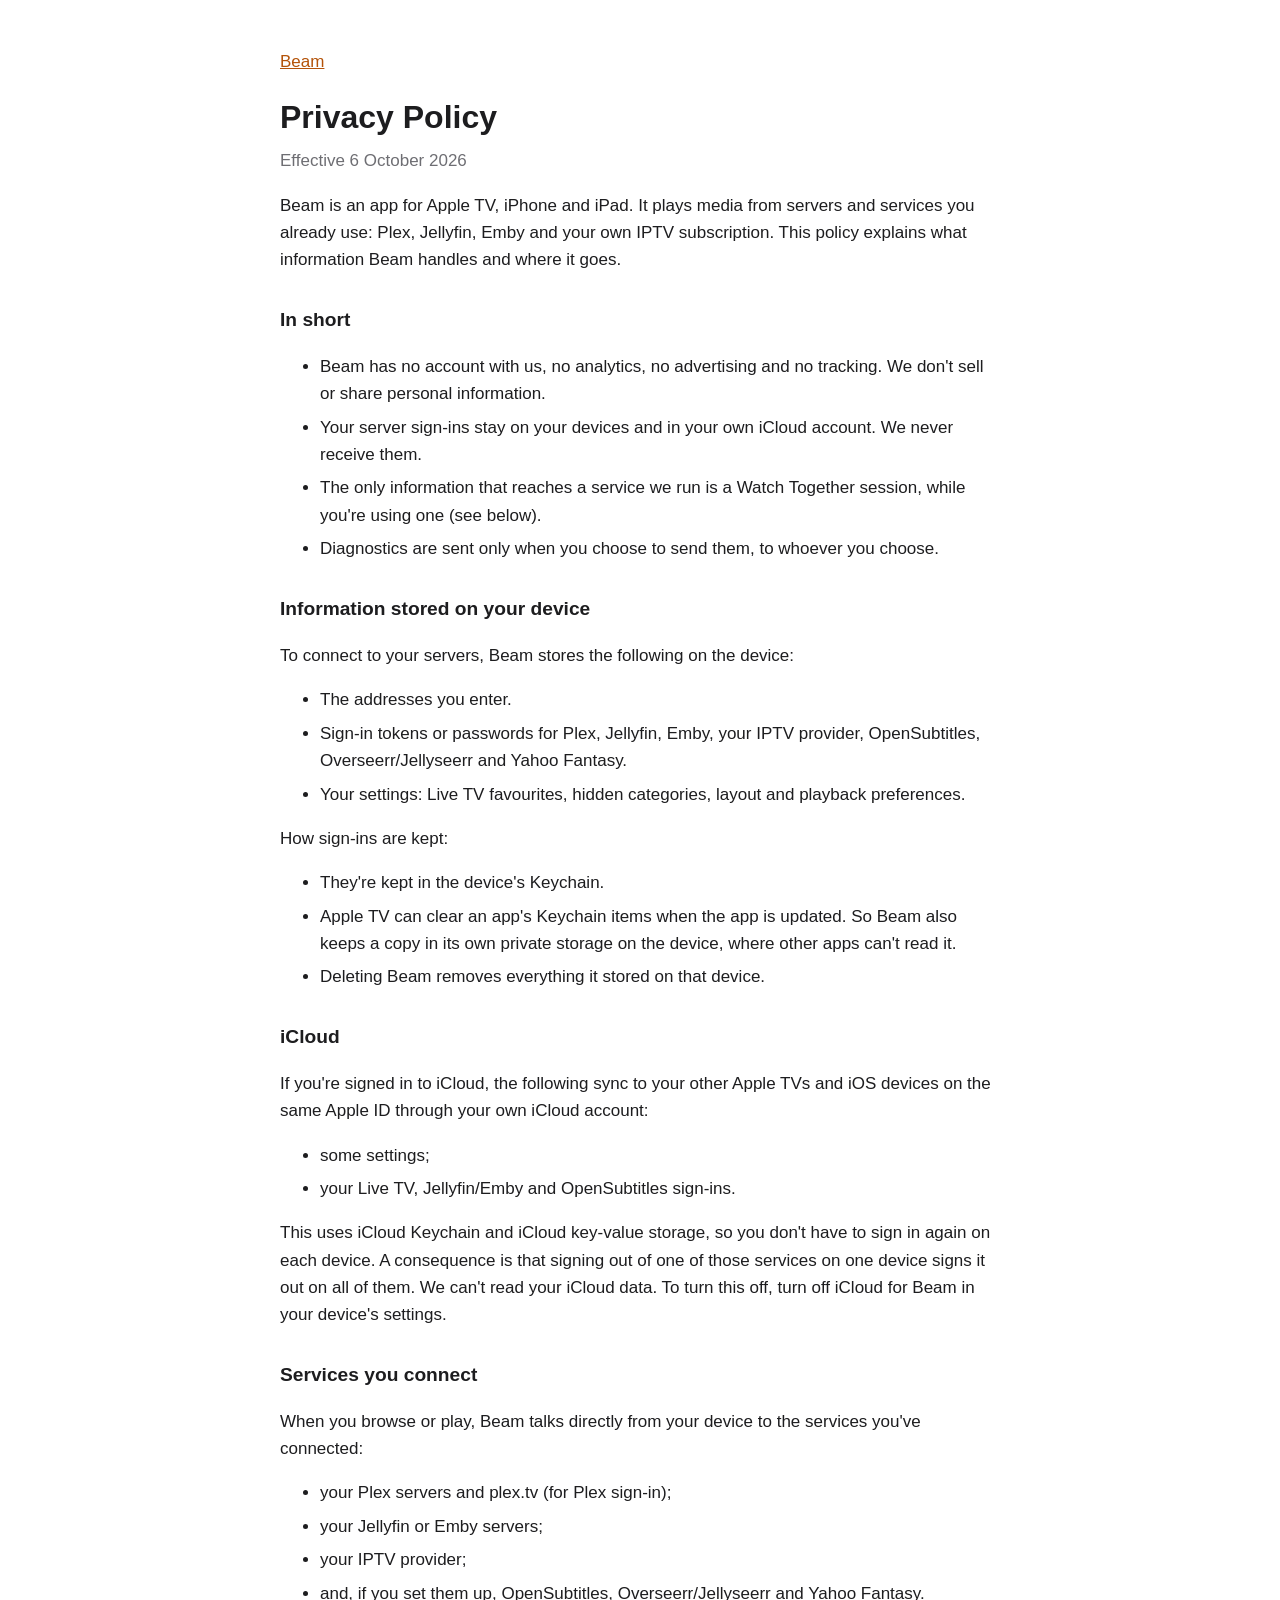
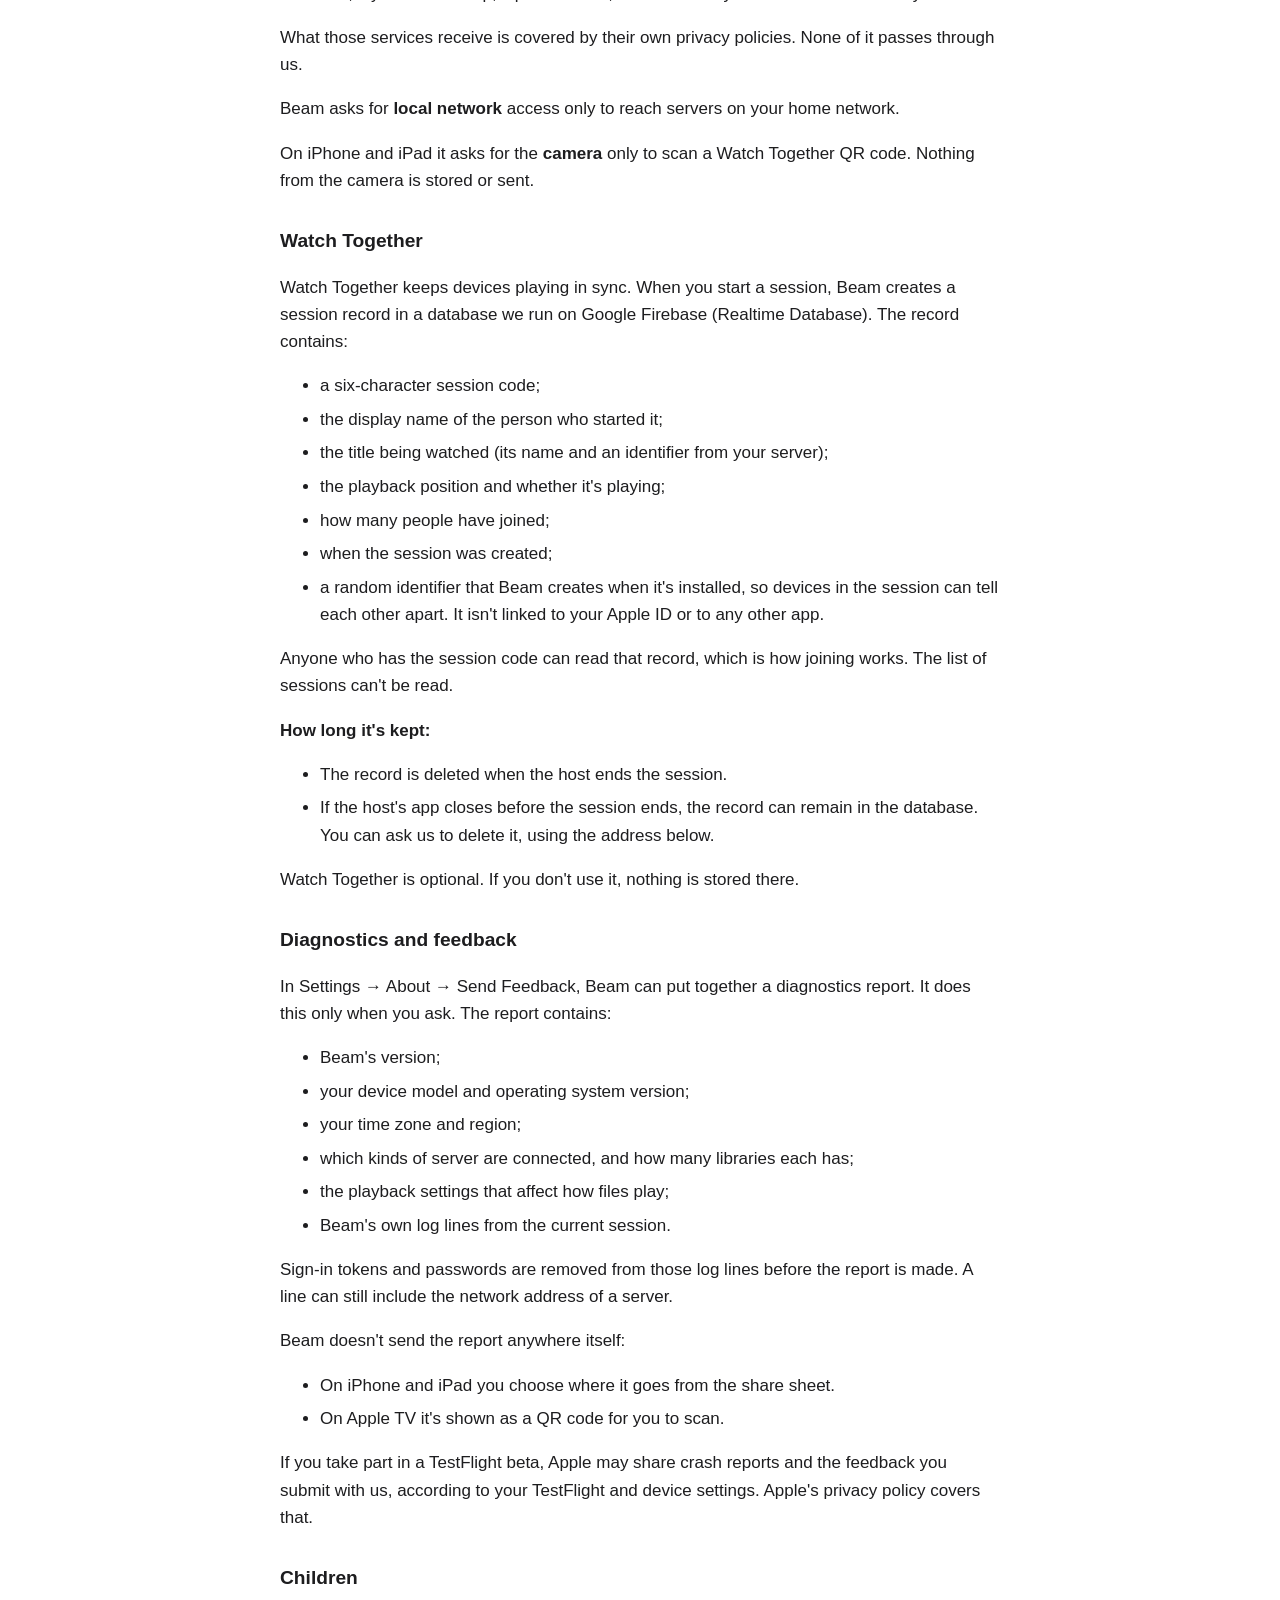
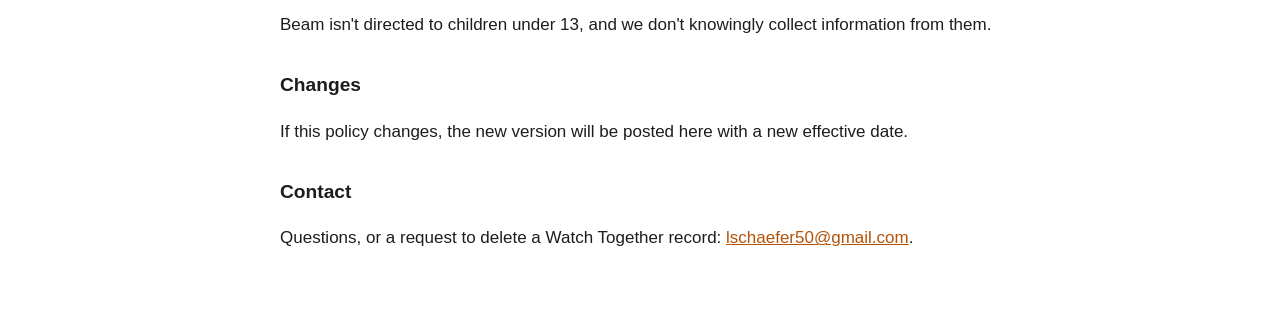
==== privacy.html @ 5aff5dbb "Beam support page and privacy policy Co-Authored-By: Claude Opus 5.5 <noreply@anthropic.com>" ====
<!doctype html>
<html lang="en">
<head>
<meta charset="utf-8">
<meta name="viewport" content="width=device-width, initial-scale=1">
<title>Beam Privacy Policy</title>
<link rel="stylesheet" href="style.css">
</head>
<body>
<main>
<p class="back"><a href="./">Beam</a></p>
<h1>Privacy Policy</h1>
<p class="meta">Effective 6 October 2026</p>

<p>Beam is an app for Apple TV, iPhone and iPad. It plays media from servers and services you already use: Plex, Jellyfin, Emby and your own IPTV subscription. This policy explains what information Beam handles and where it goes.</p>

<h2>In short</h2>
<ul>
<li>Beam has no account with us, no analytics, no advertising and no tracking. We don't sell or share personal information.</li>
<li>Your server sign-ins stay on your devices and in your own iCloud account. We never receive them.</li>
<li>The only information that reaches a service we run is a Watch Together session, while you're using one (see below).</li>
<li>Diagnostics are sent only when you choose to send them, to whoever you choose.</li>
</ul>

<h2>Information stored on your device</h2>
<p>To connect to your servers, Beam stores the following on the device:</p>
<ul>
<li>The addresses you enter.</li>
<li>Sign-in tokens or passwords for Plex, Jellyfin, Emby, your IPTV provider, OpenSubtitles, Overseerr/Jellyseerr and Yahoo Fantasy.</li>
<li>Your settings: Live TV favourites, hidden categories, layout and playback preferences.</li>
</ul>
<p>How sign-ins are kept:</p>
<ul>
<li>They're kept in the device's Keychain.</li>
<li>Apple TV can clear an app's Keychain items when the app is updated. So Beam also keeps a copy in its own private storage on the device, where other apps can't read it.</li>
<li>Deleting Beam removes everything it stored on that device.</li>
</ul>

<h2>iCloud</h2>
<p>If you're signed in to iCloud, the following sync to your other Apple TVs and iOS devices on the same Apple ID through your own iCloud account:</p>
<ul>
<li>some settings;</li>
<li>your Live TV, Jellyfin/Emby and OpenSubtitles sign-ins.</li>
</ul>
<p>This uses iCloud Keychain and iCloud key-value storage, so you don't have to sign in again on each device. A consequence is that signing out of one of those services on one device signs it out on all of them. We can't read your iCloud data. To turn this off, turn off iCloud for Beam in your device's settings.</p>

<h2>Services you connect</h2>
<p>When you browse or play, Beam talks directly from your device to the services you've connected:</p>
<ul>
<li>your Plex servers and plex.tv (for Plex sign-in);</li>
<li>your Jellyfin or Emby servers;</li>
<li>your IPTV provider;</li>
<li>and, if you set them up, OpenSubtitles, Overseerr/Jellyseerr and Yahoo Fantasy.</li>
</ul>
<p>What those services receive is covered by their own privacy policies. None of it passes through us.</p>
<p>Beam asks for <strong>local network</strong> access only to reach servers on your home network.</p>
<p>On iPhone and iPad it asks for the <strong>camera</strong> only to scan a Watch Together QR code. Nothing from the camera is stored or sent.</p>

<h2>Watch Together</h2>
<p>Watch Together keeps devices playing in sync. When you start a session, Beam creates a session record in a database we run on Google Firebase (Realtime Database). The record contains:</p>
<ul>
<li>a six-character session code;</li>
<li>the display name of the person who started it;</li>
<li>the title being watched (its name and an identifier from your server);</li>
<li>the playback position and whether it's playing;</li>
<li>how many people have joined;</li>
<li>when the session was created;</li>
<li>a random identifier that Beam creates when it's installed, so devices in the session can tell each other apart. It isn't linked to your Apple ID or to any other app.</li>
</ul>
<p>Anyone who has the session code can read that record, which is how joining works. The list of sessions can't be read.</p>
<p><strong>How long it's kept:</strong></p>
<ul>
<li>The record is deleted when the host ends the session.</li>
<li>If the host's app closes before the session ends, the record can remain in the database. You can ask us to delete it, using the address below.</li>
</ul>
<p>Watch Together is optional. If you don't use it, nothing is stored there.</p>

<h2>Diagnostics and feedback</h2>
<p>In Settings → About → Send Feedback, Beam can put together a diagnostics report. It does this only when you ask. The report contains:</p>
<ul>
<li>Beam's version;</li>
<li>your device model and operating system version;</li>
<li>your time zone and region;</li>
<li>which kinds of server are connected, and how many libraries each has;</li>
<li>the playback settings that affect how files play;</li>
<li>Beam's own log lines from the current session.</li>
</ul>
<p>Sign-in tokens and passwords are removed from those log lines before the report is made. A line can still include the network address of a server.</p>
<p>Beam doesn't send the report anywhere itself:</p>
<ul>
<li>On iPhone and iPad you choose where it goes from the share sheet.</li>
<li>On Apple TV it's shown as a QR code for you to scan.</li>
</ul>
<p>If you take part in a TestFlight beta, Apple may share crash reports and the feedback you submit with us, according to your TestFlight and device settings. Apple's privacy policy covers that.</p>

<h2>Children</h2>
<p>Beam isn't directed to children under 13, and we don't knowingly collect information from them.</p>

<h2>Changes</h2>
<p>If this policy changes, the new version will be posted here with a new effective date.</p>

<h2>Contact</h2>
<p>Questions, or a request to delete a Watch Together record: <a href="mailto:lschaefer50@gmail.com">lschaefer50@gmail.com</a>.</p>
</main>
</body>
</html>
---- style.css ----
:root {
  --bg: #ffffff;
  --text: #1d1d1f;
  --muted: #6e6e73;
  --link: #b45309;
}
@media (prefers-color-scheme: dark) {
  :root { --bg: #111114; --text: #f2f2f4; --muted: #a1a1aa; --link: #f59e0b; }
}
body {
  margin: 0;
  background: var(--bg);
  color: var(--text);
  font: 17px/1.6 -apple-system, BlinkMacSystemFont, "Helvetica Neue", Arial, sans-serif;
}
main { max-width: 720px; margin: 0 auto; padding: 48px 16px 64px; }
h1 { font-size: 2rem; margin: 0 0 4px; }
h2 { font-size: 1.2rem; margin-top: 2rem; }
.meta, .back { color: var(--muted); margin-top: 0; }
a { color: var(--link); }
li { margin-bottom: 0.4rem; }
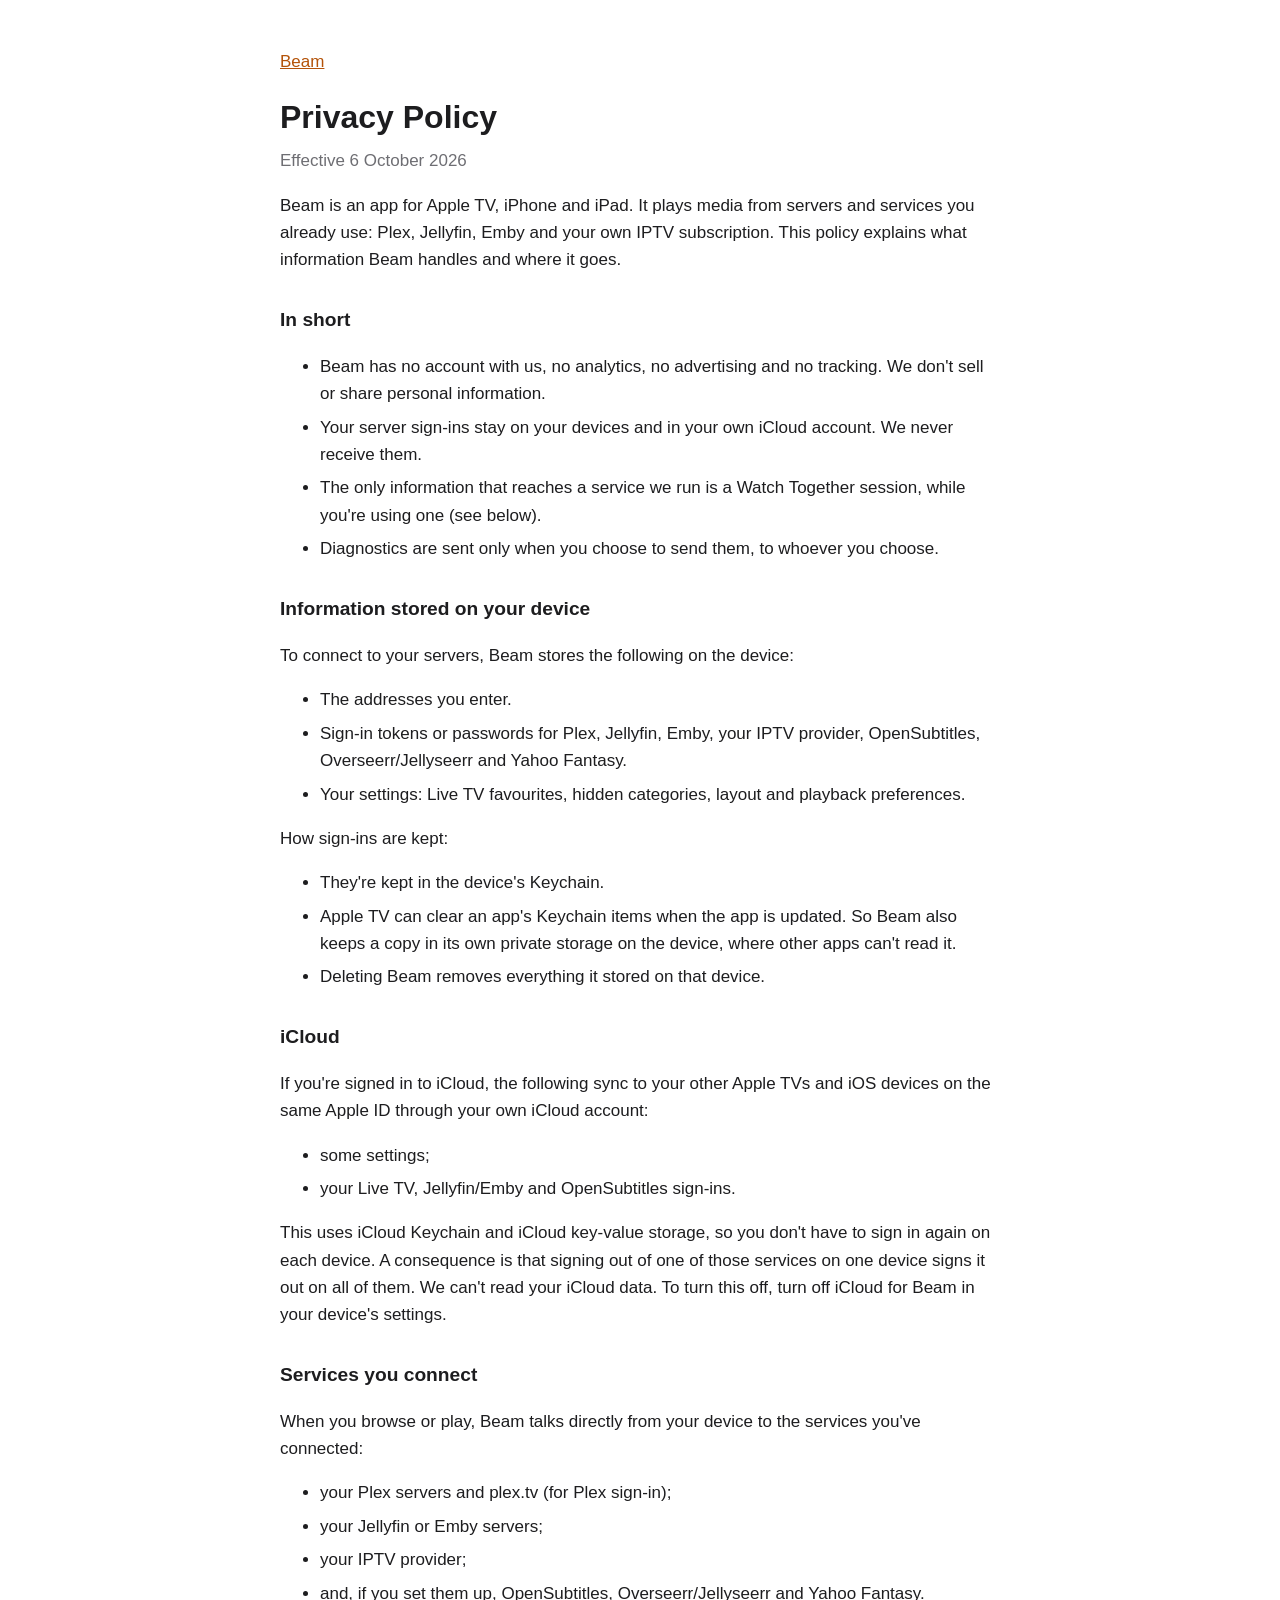
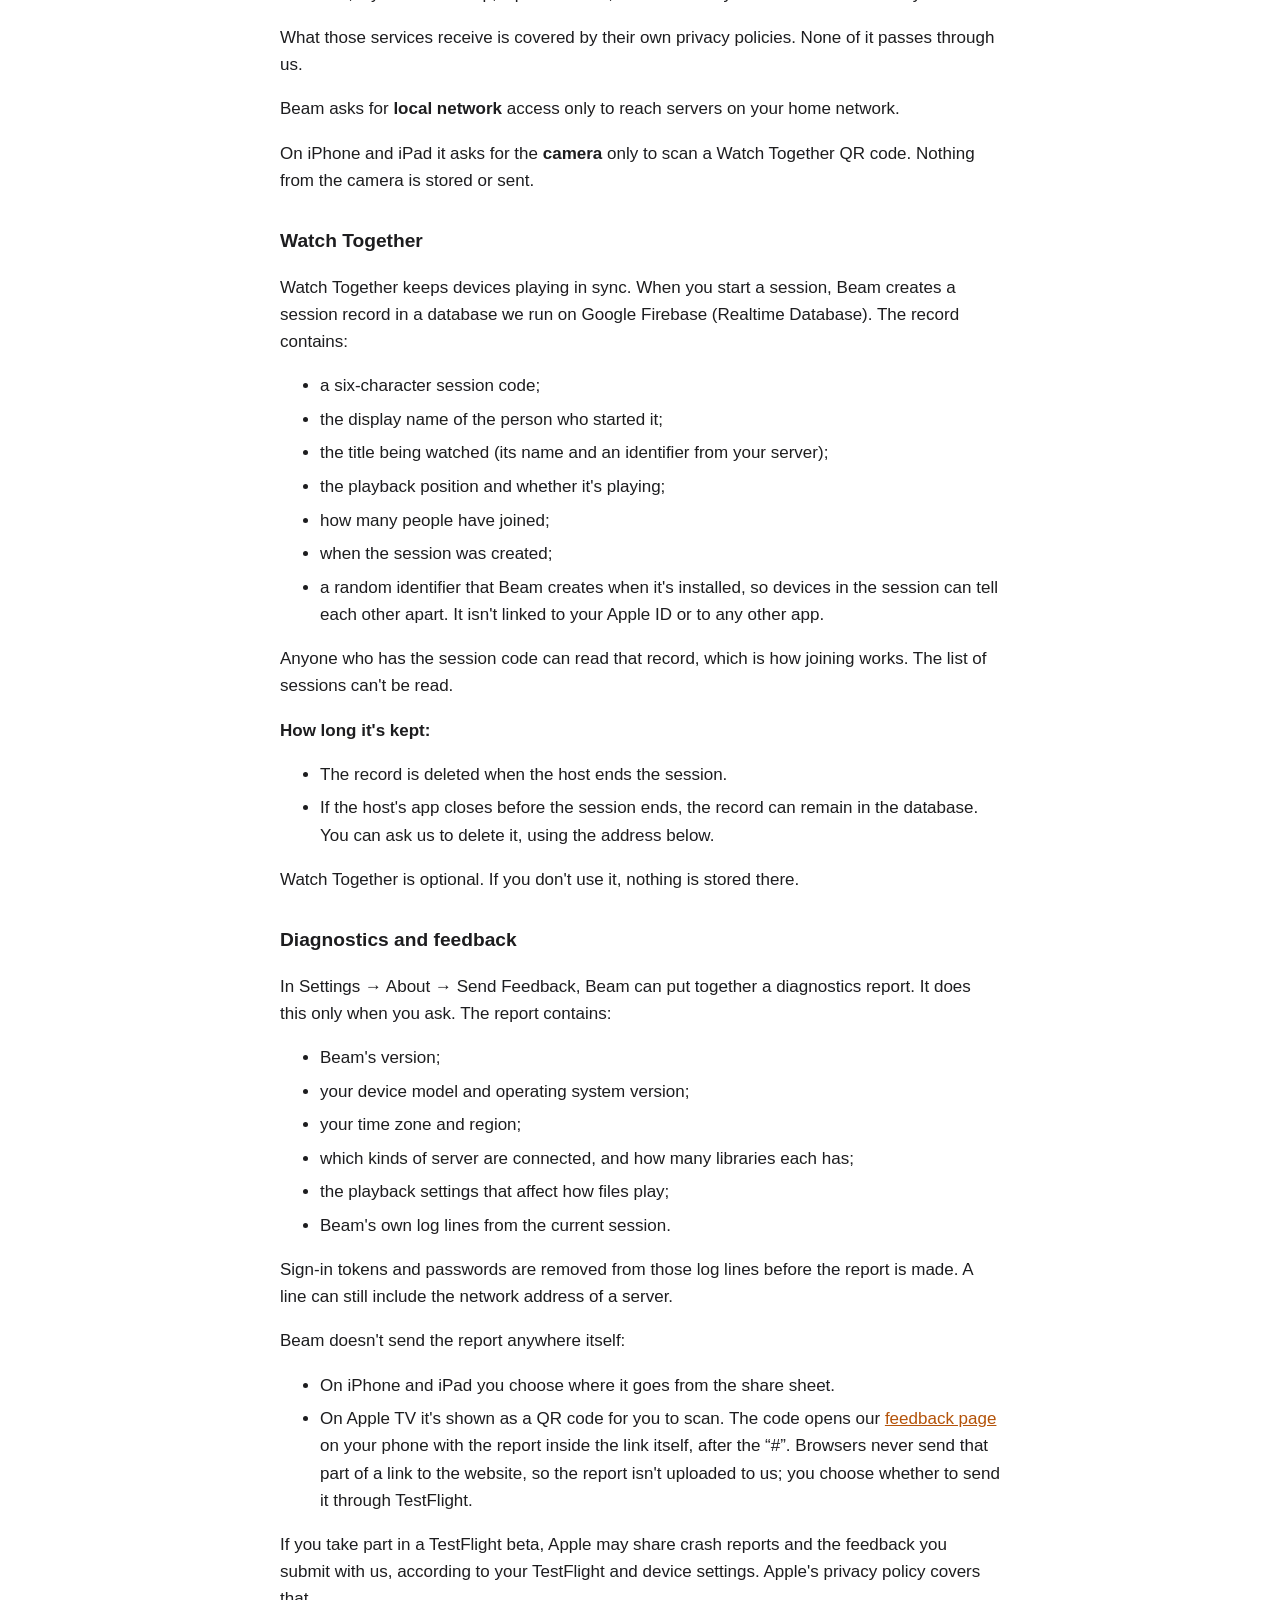
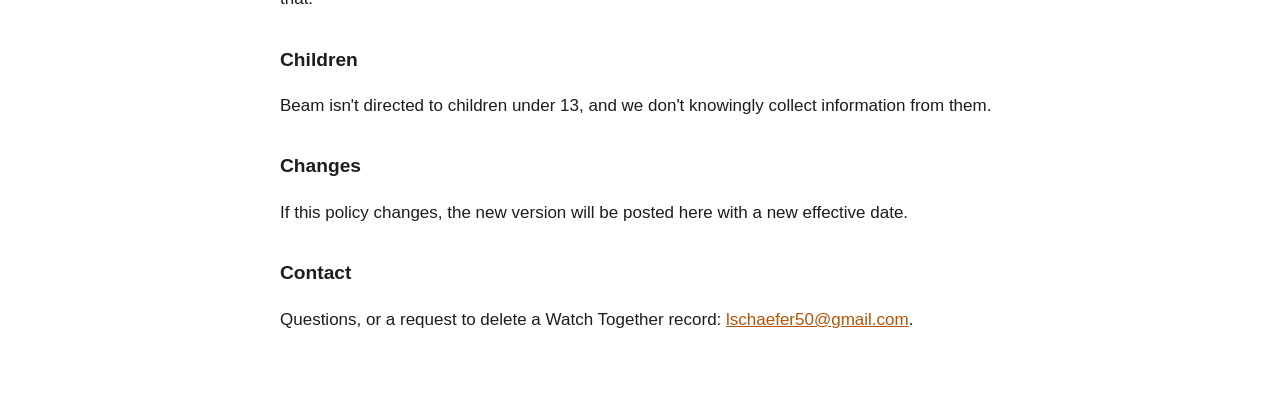
==== commit c87462f9: "Feedback page for Beam's Apple TV QR code The Send Feedback QR code now links here with the diagnost" ====
--- a/privacy.html
+++ b/privacy.html
@@ -89,7 +89,7 @@
 <p>Beam doesn't send the report anywhere itself:</p>
 <ul>
 <li>On iPhone and iPad you choose where it goes from the share sheet.</li>
-<li>On Apple TV it's shown as a QR code for you to scan.</li>
+<li>On Apple TV it's shown as a QR code for you to scan. The code opens our <a href="feedback.html">feedback page</a> on your phone with the report inside the link itself, after the “#”. Browsers never send that part of a link to the website, so the report isn't uploaded to us; you choose whether to send it through TestFlight.</li>
 </ul>
 <p>If you take part in a TestFlight beta, Apple may share crash reports and the feedback you submit with us, according to your TestFlight and device settings. Apple's privacy policy covers that.</p>
 
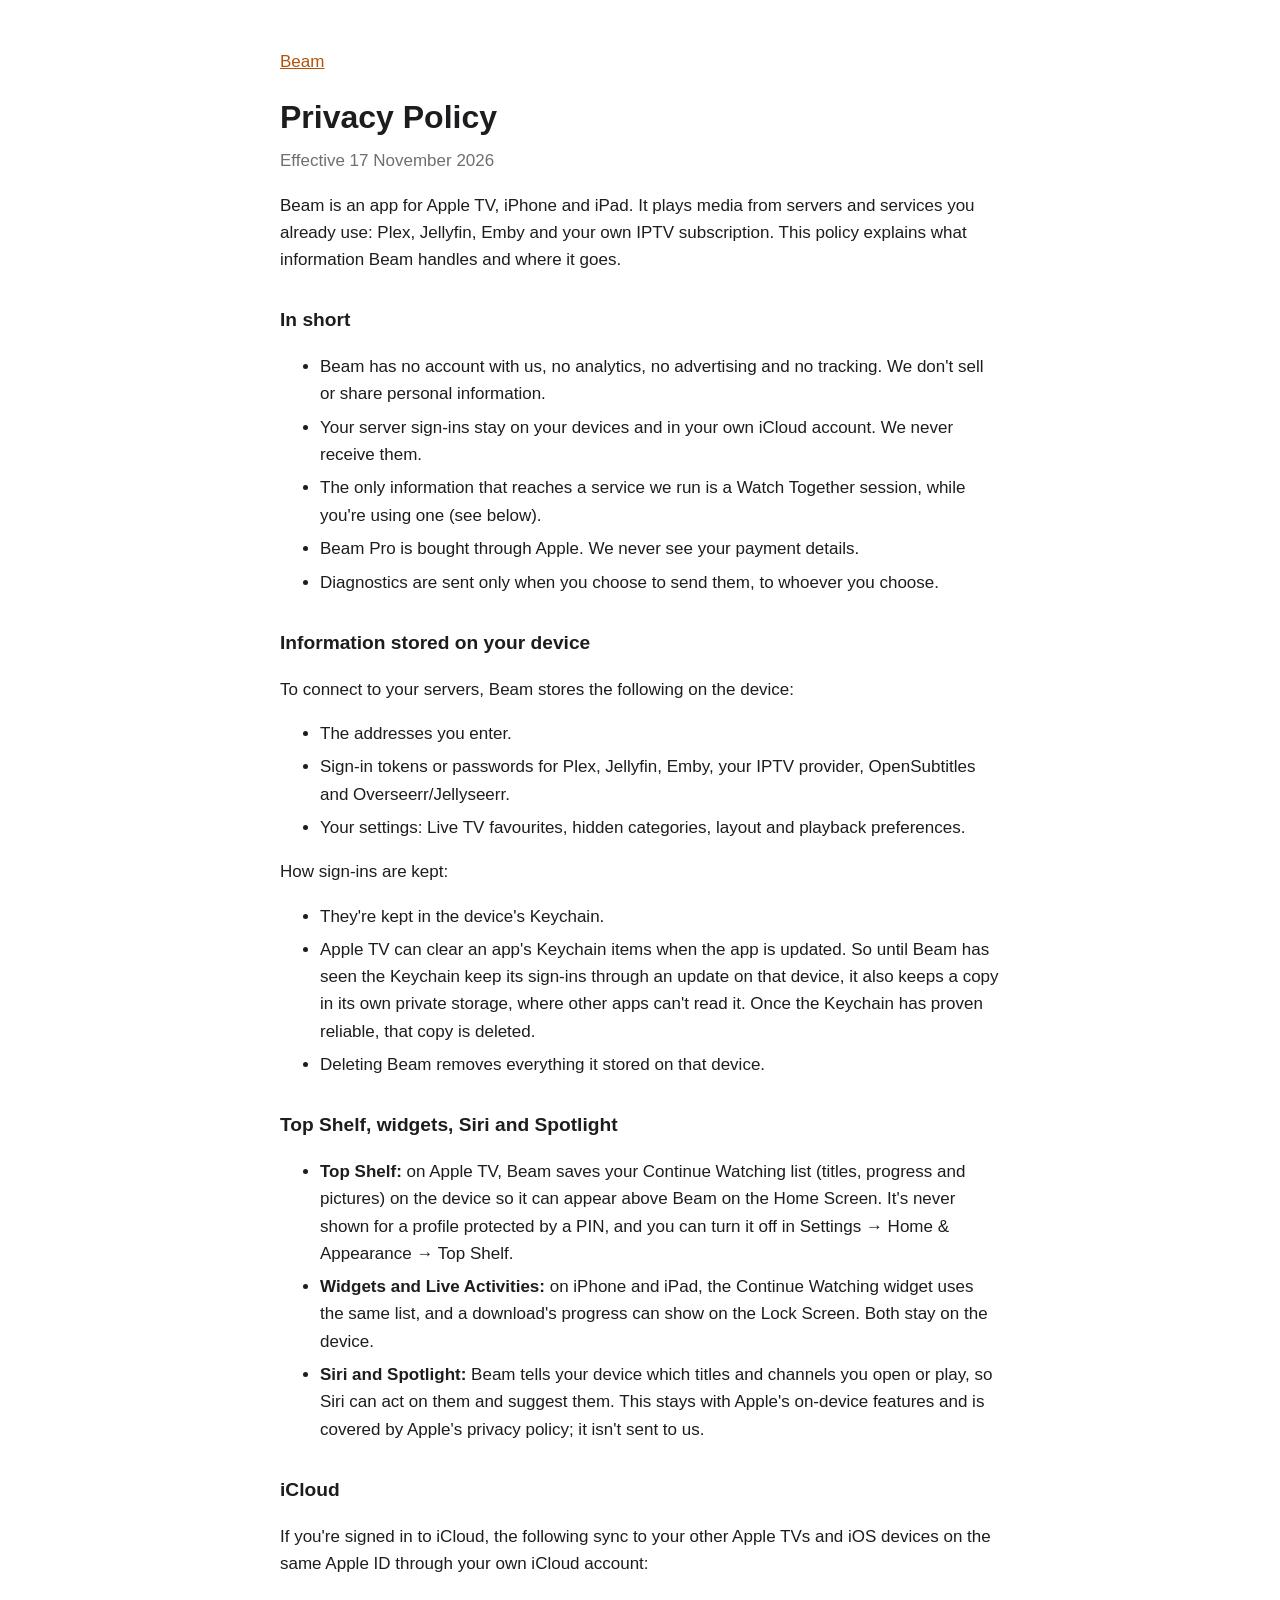
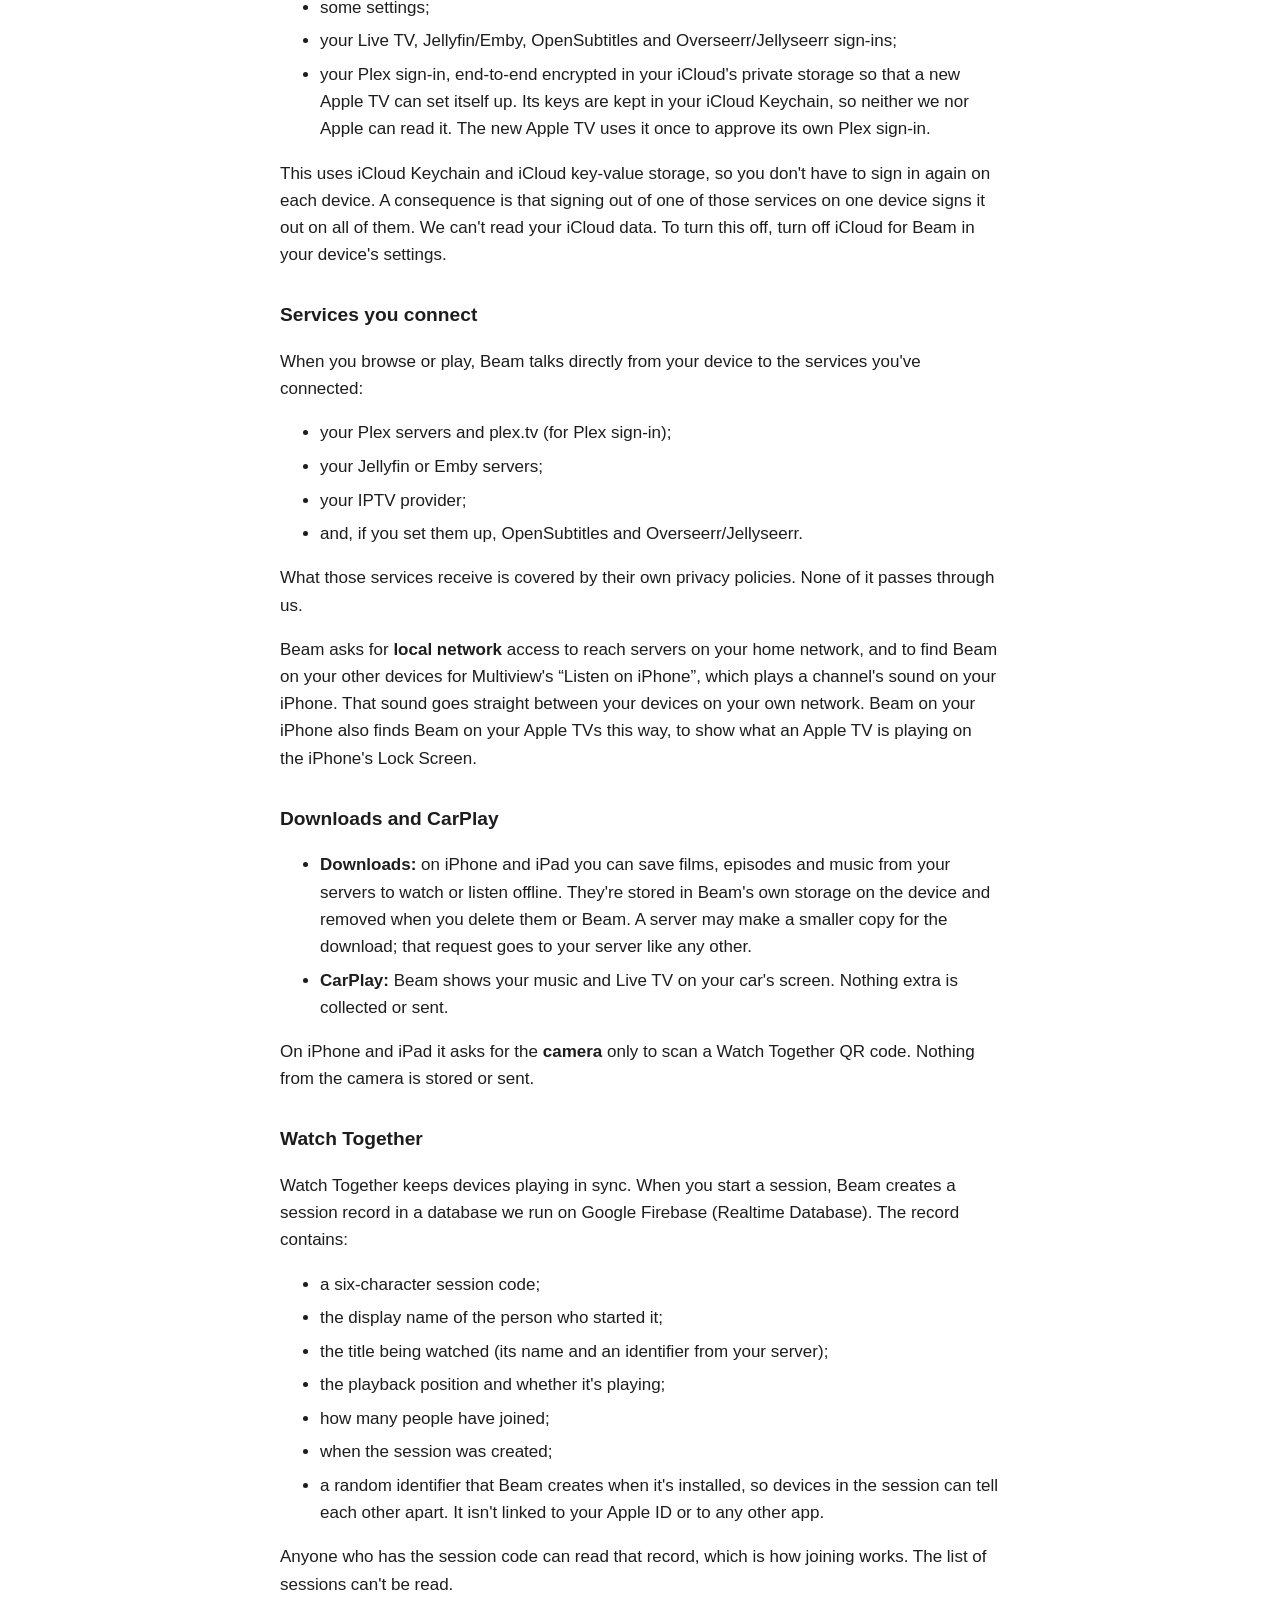
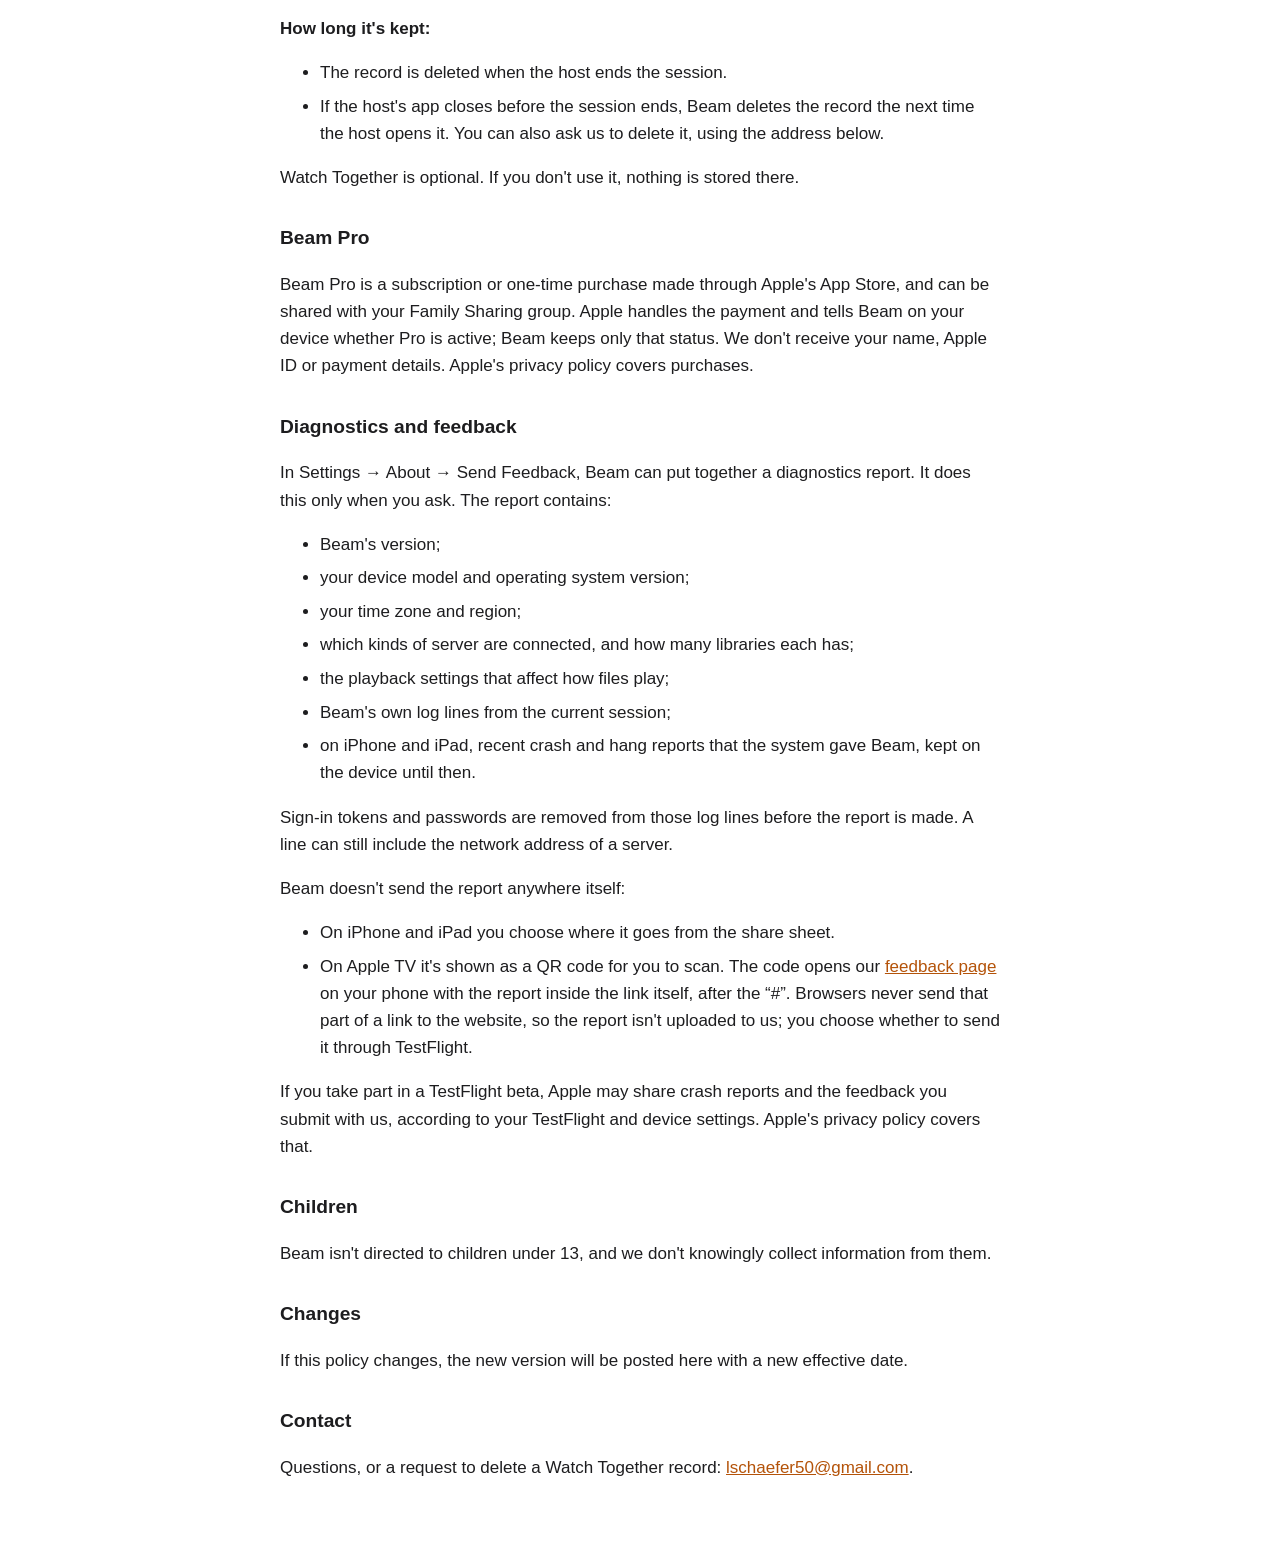
==== commit 4e23b7d0: "Site for 1.0: new home and support pages, privacy policy for Beam Pro and iPhone/iPad Co-Authored-By" ====
--- a/privacy.html
+++ b/privacy.html
@@ -10,7 +10,7 @@
 <main>
 <p class="back"><a href="./">Beam</a></p>
 <h1>Privacy Policy</h1>
-<p class="meta">Effective 6 October 2026</p>
+<p class="meta">Effective 17 November 2026</p>
 
 <p>Beam is an app for Apple TV, iPhone and iPad. It plays media from servers and services you already use: Plex, Jellyfin, Emby and your own IPTV subscription. This policy explains what information Beam handles and where it goes.</p>
 
@@ -19,6 +19,7 @@
 <li>Beam has no account with us, no analytics, no advertising and no tracking. We don't sell or share personal information.</li>
 <li>Your server sign-ins stay on your devices and in your own iCloud account. We never receive them.</li>
 <li>The only information that reaches a service we run is a Watch Together session, while you're using one (see below).</li>
+<li>Beam Pro is bought through Apple. We never see your payment details.</li>
 <li>Diagnostics are sent only when you choose to send them, to whoever you choose.</li>
 </ul>
 
@@ -26,21 +27,29 @@
 <p>To connect to your servers, Beam stores the following on the device:</p>
 <ul>
 <li>The addresses you enter.</li>
-<li>Sign-in tokens or passwords for Plex, Jellyfin, Emby, your IPTV provider, OpenSubtitles, Overseerr/Jellyseerr and Yahoo Fantasy.</li>
+<li>Sign-in tokens or passwords for Plex, Jellyfin, Emby, your IPTV provider, OpenSubtitles and Overseerr/Jellyseerr.</li>
 <li>Your settings: Live TV favourites, hidden categories, layout and playback preferences.</li>
 </ul>
 <p>How sign-ins are kept:</p>
 <ul>
 <li>They're kept in the device's Keychain.</li>
-<li>Apple TV can clear an app's Keychain items when the app is updated. So Beam also keeps a copy in its own private storage on the device, where other apps can't read it.</li>
+<li>Apple TV can clear an app's Keychain items when the app is updated. So until Beam has seen the Keychain keep its sign-ins through an update on that device, it also keeps a copy in its own private storage, where other apps can't read it. Once the Keychain has proven reliable, that copy is deleted.</li>
 <li>Deleting Beam removes everything it stored on that device.</li>
+</ul>
+
+<h2>Top Shelf, widgets, Siri and Spotlight</h2>
+<ul>
+<li><strong>Top Shelf:</strong> on Apple TV, Beam saves your Continue Watching list (titles, progress and pictures) on the device so it can appear above Beam on the Home Screen. It's never shown for a profile protected by a PIN, and you can turn it off in Settings → Home &amp; Appearance → Top Shelf.</li>
+<li><strong>Widgets and Live Activities:</strong> on iPhone and iPad, the Continue Watching widget uses the same list, and a download's progress can show on the Lock Screen. Both stay on the device.</li>
+<li><strong>Siri and Spotlight:</strong> Beam tells your device which titles and channels you open or play, so Siri can act on them and suggest them. This stays with Apple's on-device features and is covered by Apple's privacy policy; it isn't sent to us.</li>
 </ul>
 
 <h2>iCloud</h2>
 <p>If you're signed in to iCloud, the following sync to your other Apple TVs and iOS devices on the same Apple ID through your own iCloud account:</p>
 <ul>
 <li>some settings;</li>
-<li>your Live TV, Jellyfin/Emby and OpenSubtitles sign-ins.</li>
+<li>your Live TV, Jellyfin/Emby, OpenSubtitles and Overseerr/Jellyseerr sign-ins;</li>
+<li>your Plex sign-in, end-to-end encrypted in your iCloud's private storage so that a new Apple TV can set itself up. Its keys are kept in your iCloud Keychain, so neither we nor Apple can read it. The new Apple TV uses it once to approve its own Plex sign-in.</li>
 </ul>
 <p>This uses iCloud Keychain and iCloud key-value storage, so you don't have to sign in again on each device. A consequence is that signing out of one of those services on one device signs it out on all of them. We can't read your iCloud data. To turn this off, turn off iCloud for Beam in your device's settings.</p>
 
@@ -50,10 +59,16 @@
 <li>your Plex servers and plex.tv (for Plex sign-in);</li>
 <li>your Jellyfin or Emby servers;</li>
 <li>your IPTV provider;</li>
-<li>and, if you set them up, OpenSubtitles, Overseerr/Jellyseerr and Yahoo Fantasy.</li>
+<li>and, if you set them up, OpenSubtitles and Overseerr/Jellyseerr.</li>
 </ul>
 <p>What those services receive is covered by their own privacy policies. None of it passes through us.</p>
-<p>Beam asks for <strong>local network</strong> access only to reach servers on your home network.</p>
+<p>Beam asks for <strong>local network</strong> access to reach servers on your home network, and to find Beam on your other devices for Multiview's “Listen on iPhone”, which plays a channel's sound on your iPhone. That sound goes straight between your devices on your own network. Beam on your iPhone also finds Beam on your Apple TVs this way, to show what an Apple TV is playing on the iPhone's Lock Screen.</p>
+
+<h2>Downloads and CarPlay</h2>
+<ul>
+<li><strong>Downloads:</strong> on iPhone and iPad you can save films, episodes and music from your servers to watch or listen offline. They're stored in Beam's own storage on the device and removed when you delete them or Beam. A server may make a smaller copy for the download; that request goes to your server like any other.</li>
+<li><strong>CarPlay:</strong> Beam shows your music and Live TV on your car's screen. Nothing extra is collected or sent.</li>
+</ul>
 <p>On iPhone and iPad it asks for the <strong>camera</strong> only to scan a Watch Together QR code. Nothing from the camera is stored or sent.</p>
 
 <h2>Watch Together</h2>
@@ -71,9 +86,12 @@
 <p><strong>How long it's kept:</strong></p>
 <ul>
 <li>The record is deleted when the host ends the session.</li>
-<li>If the host's app closes before the session ends, the record can remain in the database. You can ask us to delete it, using the address below.</li>
+<li>If the host's app closes before the session ends, Beam deletes the record the next time the host opens it. You can also ask us to delete it, using the address below.</li>
 </ul>
 <p>Watch Together is optional. If you don't use it, nothing is stored there.</p>
+
+<h2>Beam Pro</h2>
+<p>Beam Pro is a subscription or one-time purchase made through Apple's App Store, and can be shared with your Family Sharing group. Apple handles the payment and tells Beam on your device whether Pro is active; Beam keeps only that status. We don't receive your name, Apple ID or payment details. Apple's privacy policy covers purchases.</p>
 
 <h2>Diagnostics and feedback</h2>
 <p>In Settings → About → Send Feedback, Beam can put together a diagnostics report. It does this only when you ask. The report contains:</p>
@@ -83,7 +101,8 @@
 <li>your time zone and region;</li>
 <li>which kinds of server are connected, and how many libraries each has;</li>
 <li>the playback settings that affect how files play;</li>
-<li>Beam's own log lines from the current session.</li>
+<li>Beam's own log lines from the current session;</li>
+<li>on iPhone and iPad, recent crash and hang reports that the system gave Beam, kept on the device until then.</li>
 </ul>
 <p>Sign-in tokens and passwords are removed from those log lines before the report is made. A line can still include the network address of a server.</p>
 <p>Beam doesn't send the report anywhere itself:</p>
